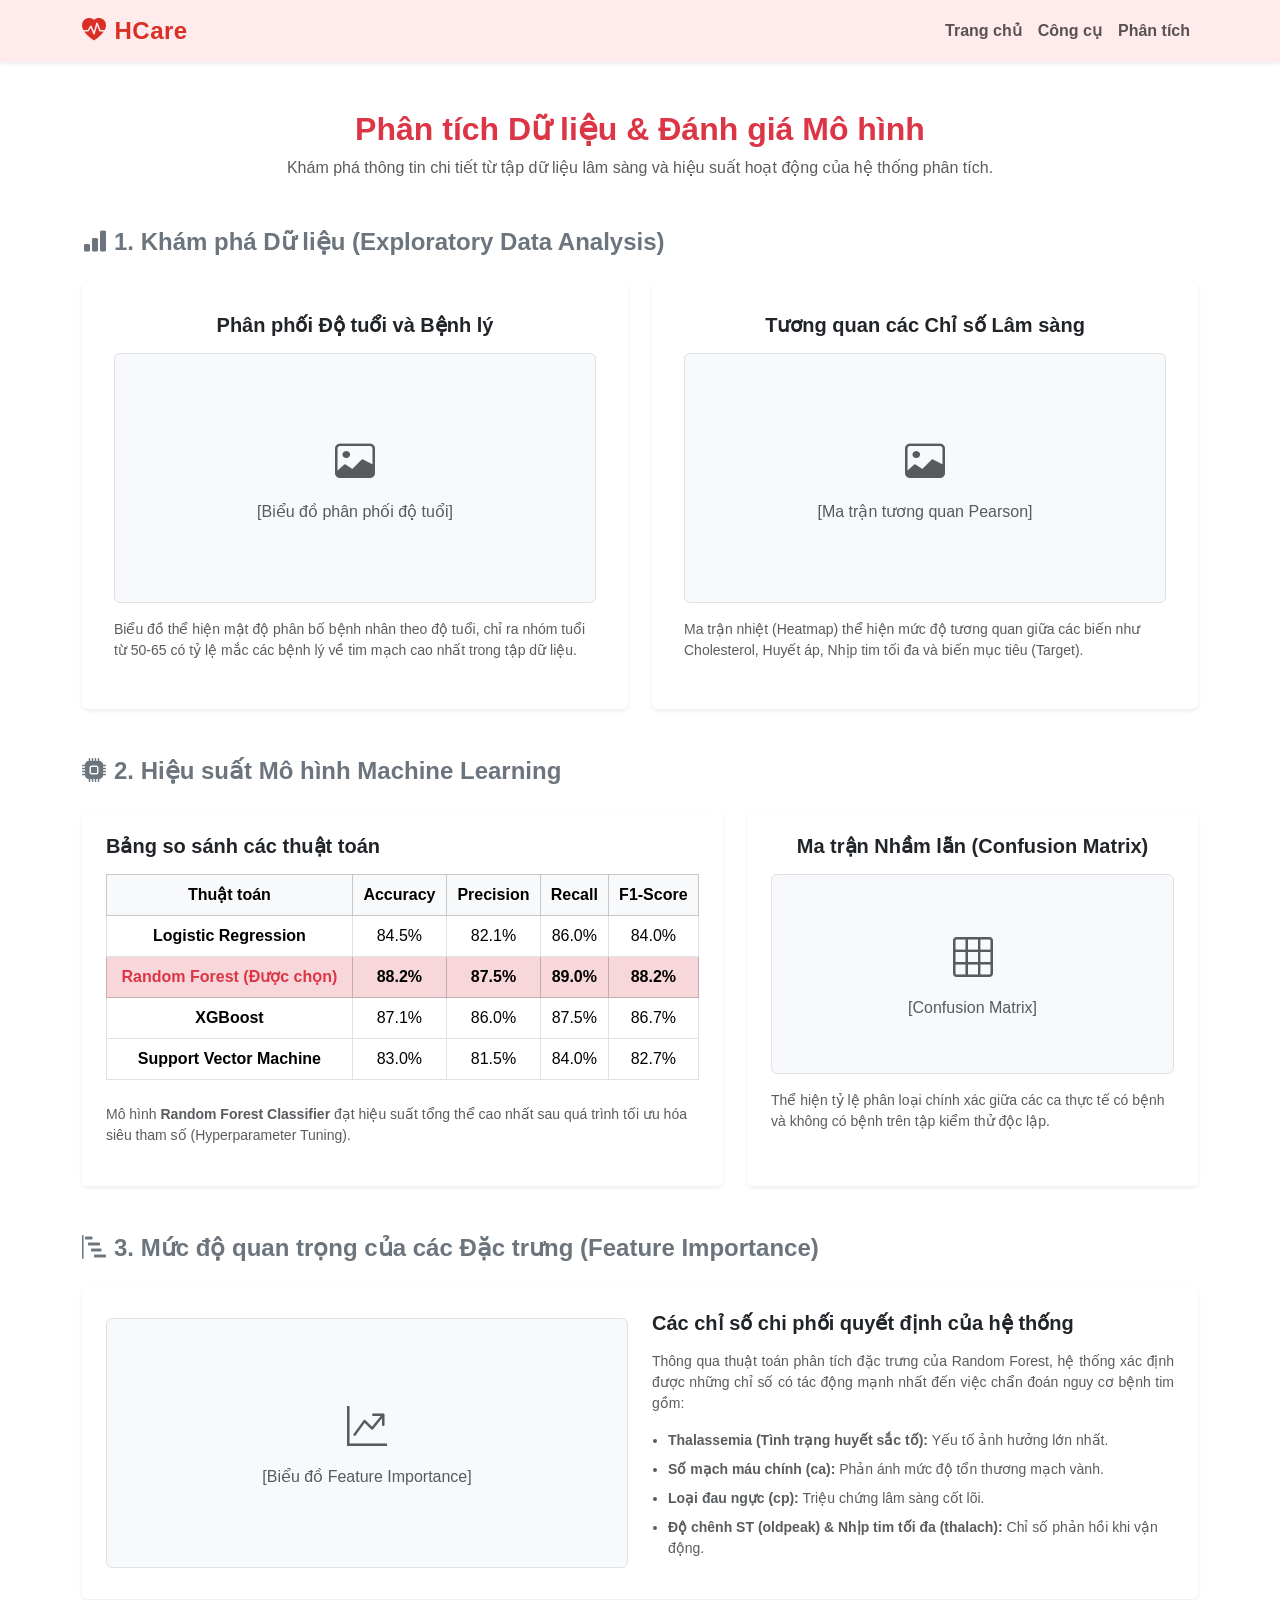
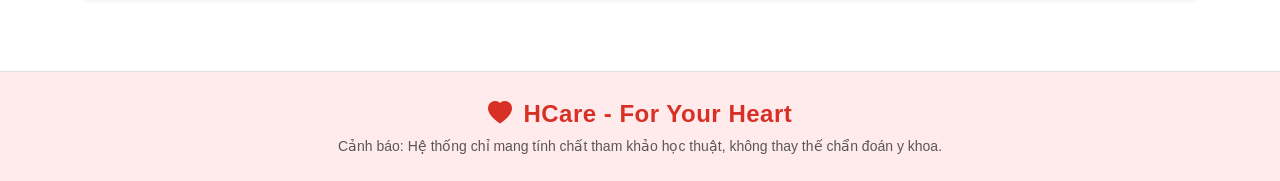
==== model.html @ 7187aa87 "Initial commit" ====
<!DOCTYPE html>
<html lang="vi">
<head>
    <meta charset="UTF-8">
    <meta name="viewport" content="width=device-width, initial-scale=1.0">
    <title>HCare - Phân tích Dữ liệu & Mô hình</title>
    
    <link href="https://cdn.jsdelivr.net/npm/bootstrap@5.3.2/dist/css/bootstrap.min.css" rel="stylesheet">
    <link href="https://cdn.jsdelivr.net/npm/bootstrap-icons@1.11.1/font/bootstrap-icons.css" rel="stylesheet">
    
    <link rel="stylesheet" href="css/global.css">
</head>
<body>

    <div id="navbar-placeholder"></div>

    <main class="container my-5">
        <!-- Tiêu đề trang -->
        <div class="text-center mb-5">
            <h2 class="fw-bold text-danger">Phân tích Dữ liệu & Đánh giá Mô hình</h2>
            <p class="text-muted">Khám phá thông tin chi tiết từ tập dữ liệu lâm sàng và hiệu suất hoạt động của hệ thống phân tích.</p>
        </div>

        <!-- PHẦN 1: KHÁM PHÁ DỮ LIỆU (EDA) -->
        <section class="mb-5">
            <h4 class="fw-bold text-secondary mb-4"><i class="bi bi-bar-chart-fill me-2"></i>1. Khám phá Dữ liệu (Exploratory Data Analysis)</h4>
            <div class="row g-4">
                <div class="col-md-6">
                    <div class="card shadow-sm border-0 h-100 p-3">
                        <div class="card-body text-center">
                            <h5 class="fw-bold mb-3">Phân phối Độ tuổi và Bệnh lý</h5>
                            <!-- Thay src bằng đường dẫn ảnh biểu đồ EDA thực tế của nhóm, ví dụ: images/eda_age.png -->
                            <div class="bg-light border rounded d-flex align-items-center justify-content-center" style="height: 250px;">
                                <span class="text-muted"><i class="bi bi-image fs-1 d-block mb-2"></i>[Biểu đồ phân phối độ tuổi]</span>
                            </div>
                            <p class="text-muted small mt-3 text-start">Biểu đồ thể hiện mật độ phân bố bệnh nhân theo độ tuổi, chỉ ra nhóm tuổi từ 50-65 có tỷ lệ mắc các bệnh lý về tim mạch cao nhất trong tập dữ liệu.</p>
                        </div>
                    </div>
                </div>
                <div class="col-md-6">
                    <div class="card shadow-sm border-0 h-100 p-3">
                        <div class="card-body text-center">
                            <h5 class="fw-bold mb-3">Tương quan các Chỉ số Lâm sàng</h5>
                            <!-- Thay src bằng đường dẫn ảnh ma trận tương quan (Correlation Matrix) -->
                            <div class="bg-light border rounded d-flex align-items-center justify-content-center" style="height: 250px;">
                                <span class="text-muted"><i class="bi bi-image fs-1 d-block mb-2"></i>[Ma trận tương quan Pearson]</span>
                            </div>
                            <p class="text-muted small mt-3 text-start">Ma trận nhiệt (Heatmap) thể hiện mức độ tương quan giữa các biến như Cholesterol, Huyết áp, Nhịp tim tối đa và biến mục tiêu (Target).</p>
                        </div>
                    </div>
                </div>
            </div>
        </section>

        <!-- PHẦN 2: ĐÁNH GIÁ HIỆU SUẤT MÔ HÌNH -->
        <section class="mb-5">
            <h4 class="fw-bold text-secondary mb-4"><i class="bi bi-cpu-fill me-2"></i>2. Hiệu suất Mô hình Machine Learning</h4>
            <div class="row g-4">
                <div class="col-lg-7">
                    <div class="card shadow-sm border-0 p-4 h-100">
                        <h5 class="fw-bold mb-3">Bảng so sánh các thuật toán</h5>
                        <div class="table-responsive">
                            <table class="table table-bordered align-middle text-center">
                                <thead class="table-light">
                                    <tr>
                                        <th>Thuật toán</th>
                                        <th>Accuracy</th>
                                        <th>Precision</th>
                                        <th>Recall</th>
                                        <th>F1-Score</th>
                                    </tr>
                                </thead>
                                <tbody>
                                    <tr>
                                        <td class="fw-semibold">Logistic Regression</td>
                                        <td>84.5%</td>
                                        <td>82.1%</td>
                                        <td>86.0%</td>
                                        <td>84.0%</td>
                                    </tr>
                                    <tr class="table-danger bg-opacity-10">
                                        <td class="fw-bold text-danger">Random Forest (Được chọn)</td>
                                        <td class="fw-bold">88.2%</td>
                                        <td class="fw-bold">87.5%</td>
                                        <td class="fw-bold">89.0%</td>
                                        <td class="fw-bold">88.2%</td>
                                    </tr>
                                    <tr>
                                        <td class="fw-semibold">XGBoost</td>
                                        <td>87.1%</td>
                                        <td>86.0%</td>
                                        <td>87.5%</td>
                                        <td>86.7%</td>
                                    </tr>
                                    <tr>
                                        <td class="fw-semibold">Support Vector Machine</td>
                                        <td>83.0%</td>
                                        <td>81.5%</td>
                                        <td>84.0%</td>
                                        <td>82.7%</td>
                                    </tr>
                                </tbody>
                            </table>
                        </div>
                        <p class="text-muted small mt-2">Mô hình <strong>Random Forest Classifier</strong> đạt hiệu suất tổng thể cao nhất sau quá trình tối ưu hóa siêu tham số (Hyperparameter Tuning).</p>
                    </div>
                </div>
                <div class="col-lg-5">
                    <div class="card shadow-sm border-0 p-4 h-100 text-center">
                        <h5 class="fw-bold mb-3">Ma trận Nhầm lẫn (Confusion Matrix)</h5>
                        <!-- Thay src bằng ảnh Confusion Matrix thực tế của nhóm -->
                        <div class="bg-light border rounded d-flex align-items-center justify-content-center" style="height: 200px;">
                            <span class="text-muted"><i class="bi bi-grid-3x3 fs-1 d-block mb-2"></i>[Confusion Matrix]</span>
                        </div>
                        <p class="text-muted small mt-3 text-start">Thể hiện tỷ lệ phân loại chính xác giữa các ca thực tế có bệnh và không có bệnh trên tập kiểm thử độc lập.</p>
                    </div>
                </div>
            </div>
        </section>

        <!-- PHẦN 3: MỨC ĐỘ QUAN TRỌNG CỦA ĐẶC TRƯNG -->
        <section class="mb-4">
            <h4 class="fw-bold text-secondary mb-4"><i class="bi bi-bar-chart-steps me-2"></i>3. Mức độ quan trọng của các Đặc trưng (Feature Importance)</h4>
            <div class="card shadow-sm border-0 p-4">
                <div class="row align-items-center">
                    <div class="col-lg-6 text-center mb-4 mb-lg-0">
                        <!-- Thay src bằng ảnh Feature Importance thực tế -->
                        <div class="bg-light border rounded d-flex align-items-center justify-content-center" style="height: 250px;">
                            <span class="text-muted"><i class="bi bi-graph-up-arrow fs-1 d-block mb-2"></i>[Biểu đồ Feature Importance]</span>
                        </div>
                    </div>
                    <div class="col-lg-6">
                        <h5 class="fw-bold mb-3">Các chỉ số chi phối quyết định của hệ thống</h5>
                        <p class="text-muted small" style="text-align: justify;">
                            Thông qua thuật toán phân tích đặc trưng của Random Forest, hệ thống xác định được những chỉ số có tác động mạnh nhất đến việc chẩn đoán nguy cơ bệnh tim gồm:
                        </p>
                        <ul class="text-muted small ps-3">
                            <li class="mb-2"><strong>Thalassemia (Tình trạng huyết sắc tố):</strong> Yếu tố ảnh hưởng lớn nhất.</li>
                            <li class="mb-2"><strong>Số mạch máu chính (ca):</strong> Phản ánh mức độ tổn thương mạch vành.</li>
                            <li class="mb-2"><strong>Loại đau ngực (cp):</strong> Triệu chứng lâm sàng cốt lõi.</li>
                            <li class="mb-2"><strong>Độ chênh ST (oldpeak) & Nhịp tim tối đa (thalach):</strong> Chỉ số phản hồi khi vận động.</li>
                        </ul>
                    </div>
                </div>
            </div>
        </section>
    </main>

    <div id="footer-placeholder"></div>

    <script src="https://cdn.jsdelivr.net/npm/bootstrap@5.3.2/dist/js/bootstrap.bundle.min.js"></script>
    <script src="js/global.js"></script>
</body>
</html>
---- css/global.css ----
/* VARIABLES & BASE */
:root {
    --bg-white: #ffffff;
    --light-red: #ffeaec;
    --brand-red: #d93025;
    --text-main: #333333;
}

body {
    background-color: var(--bg-white);
    color: var(--text-main);
    font-family: 'Segoe UI', Tahoma, Geneva, Verdana, sans-serif;
    margin: 0;
    padding: 0;
    display: flex;
    flex-direction: column;
    min-height: 100vh;
}

main {
    flex: 1; 
}

/* COMPONENTS */
.custom-header {
    background-color: var(--light-red);
}

.brand-text {
    color: var(--brand-red) !important;
    font-size: 1.5rem;
    letter-spacing: 0.5px;
}
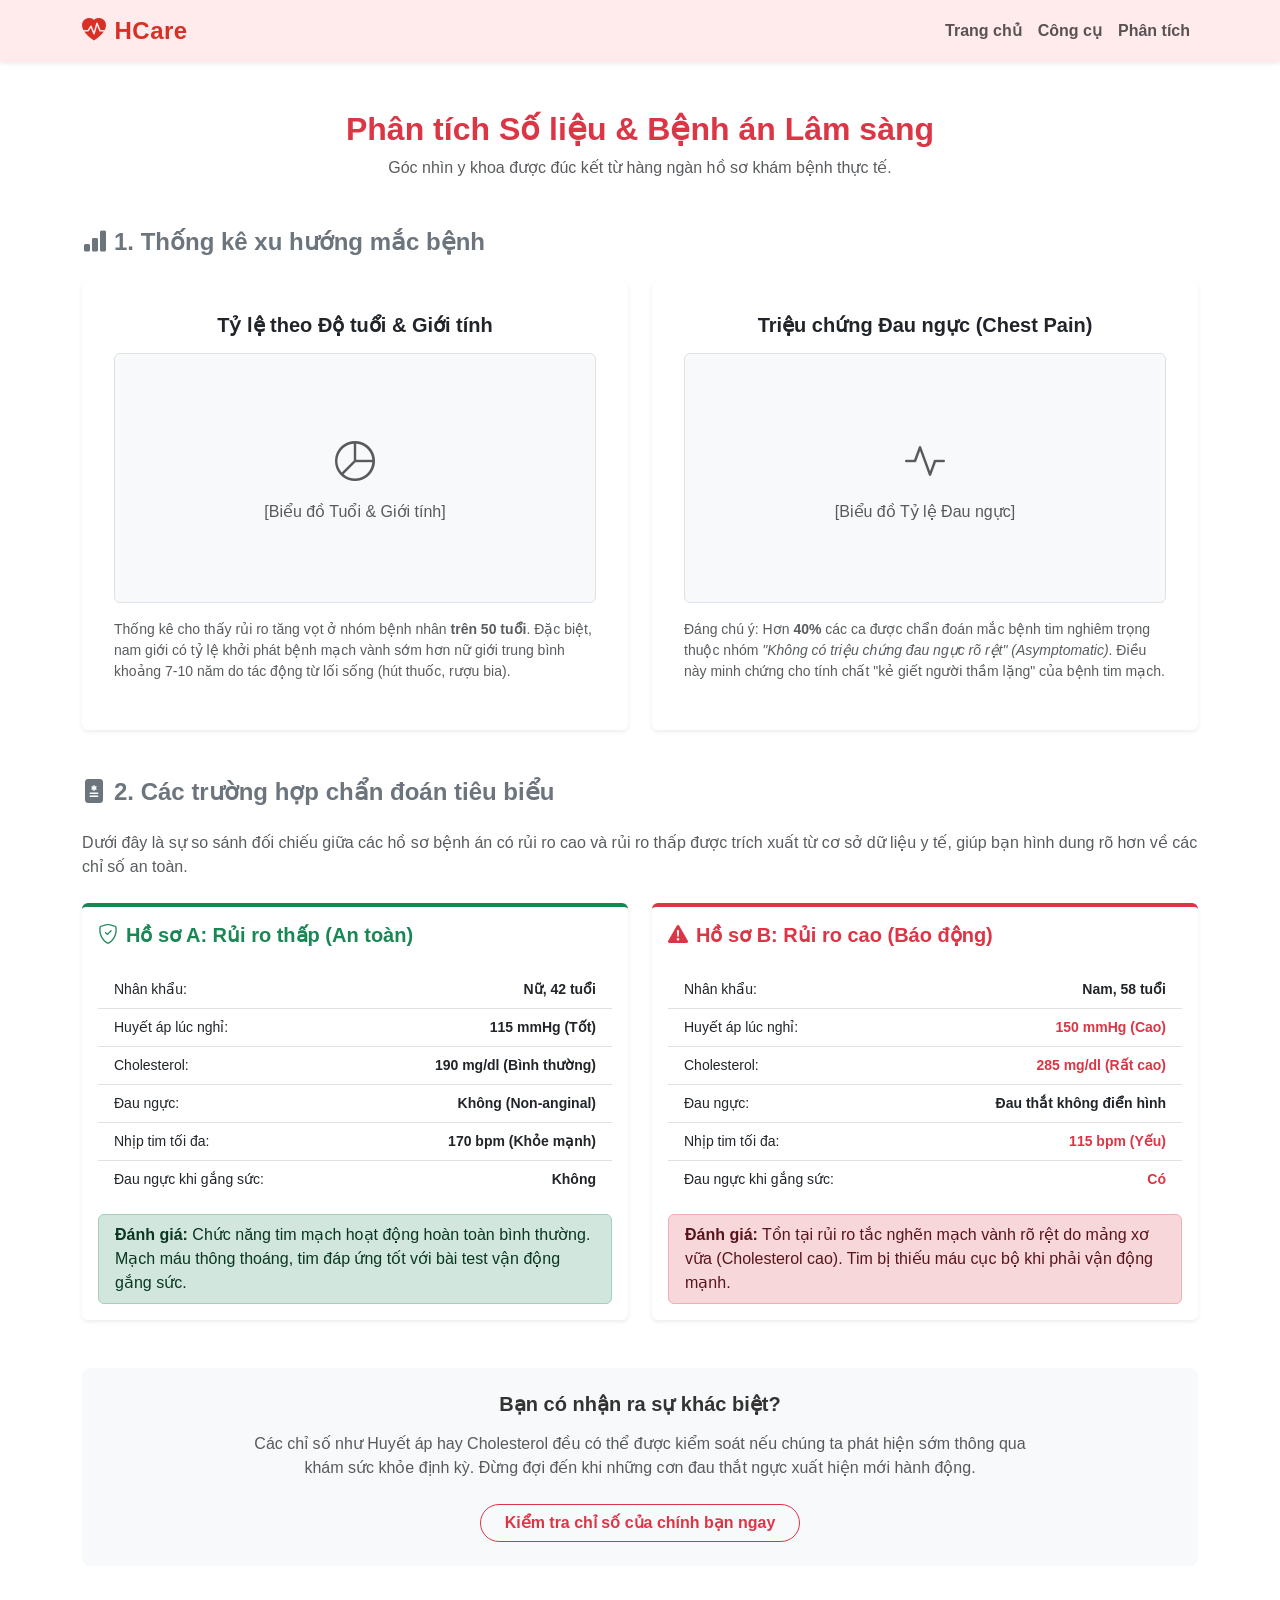
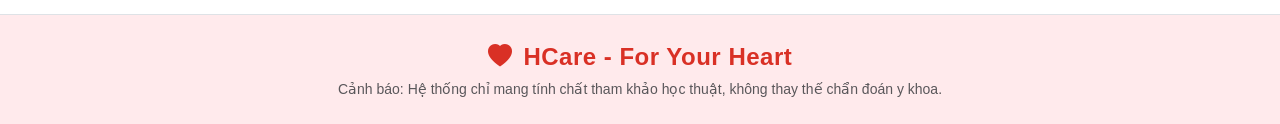
==== commit 1edc8805: "Update model page" ====
--- a/model.html
+++ b/model.html
@@ -3,7 +3,7 @@
 <head>
     <meta charset="UTF-8">
     <meta name="viewport" content="width=device-width, initial-scale=1.0">
-    <title>HCare - Phân tích Dữ liệu & Mô hình</title>
+    <title>HCare - Phân tích Dữ liệu Lâm sàng</title>
     
     <link href="https://cdn.jsdelivr.net/npm/bootstrap@5.3.2/dist/css/bootstrap.min.css" rel="stylesheet">
     <link href="https://cdn.jsdelivr.net/npm/bootstrap-icons@1.11.1/font/bootstrap-icons.css" rel="stylesheet">
@@ -17,133 +17,108 @@
     <main class="container my-5">
         <!-- Tiêu đề trang -->
         <div class="text-center mb-5">
-            <h2 class="fw-bold text-danger">Phân tích Dữ liệu & Đánh giá Mô hình</h2>
-            <p class="text-muted">Khám phá thông tin chi tiết từ tập dữ liệu lâm sàng và hiệu suất hoạt động của hệ thống phân tích.</p>
+            <h2 class="fw-bold text-danger">Phân tích Số liệu & Bệnh án Lâm sàng</h2>
+            <p class="text-muted">Góc nhìn y khoa được đúc kết từ hàng ngàn hồ sơ khám bệnh thực tế.</p>
         </div>
 
-        <!-- PHẦN 1: KHÁM PHÁ DỮ LIỆU (EDA) -->
+        <!-- PHẦN 1: PHÂN TÍCH NHÂN KHẨU HỌC & LÂM SÀNG -->
         <section class="mb-5">
-            <h4 class="fw-bold text-secondary mb-4"><i class="bi bi-bar-chart-fill me-2"></i>1. Khám phá Dữ liệu (Exploratory Data Analysis)</h4>
+            <h4 class="fw-bold text-secondary mb-4"><i class="bi bi-bar-chart-fill me-2"></i>1. Thống kê xu hướng mắc bệnh</h4>
             <div class="row g-4">
+                <!-- Biểu đồ 1 -->
                 <div class="col-md-6">
                     <div class="card shadow-sm border-0 h-100 p-3">
                         <div class="card-body text-center">
-                            <h5 class="fw-bold mb-3">Phân phối Độ tuổi và Bệnh lý</h5>
-                            <!-- Thay src bằng đường dẫn ảnh biểu đồ EDA thực tế của nhóm, ví dụ: images/eda_age.png -->
+                            <h5 class="fw-bold mb-3">Tỷ lệ theo Độ tuổi & Giới tính</h5>
+                            <!-- Thay src bằng ảnh biểu đồ thực tế sau -->
                             <div class="bg-light border rounded d-flex align-items-center justify-content-center" style="height: 250px;">
-                                <span class="text-muted"><i class="bi bi-image fs-1 d-block mb-2"></i>[Biểu đồ phân phối độ tuổi]</span>
+                                <span class="text-muted"><i class="bi bi-pie-chart fs-1 d-block mb-2"></i>[Biểu đồ Tuổi & Giới tính]</span>
                             </div>
-                            <p class="text-muted small mt-3 text-start">Biểu đồ thể hiện mật độ phân bố bệnh nhân theo độ tuổi, chỉ ra nhóm tuổi từ 50-65 có tỷ lệ mắc các bệnh lý về tim mạch cao nhất trong tập dữ liệu.</p>
+                            <p class="text-muted small mt-3 text-start">
+                                Thống kê cho thấy rủi ro tăng vọt ở nhóm bệnh nhân <strong>trên 50 tuổi</strong>. Đặc biệt, nam giới có tỷ lệ khởi phát bệnh mạch vành sớm hơn nữ giới trung bình khoảng 7-10 năm do tác động từ lối sống (hút thuốc, rượu bia).
+                            </p>
                         </div>
                     </div>
                 </div>
+                <!-- Biểu đồ 2 -->
                 <div class="col-md-6">
                     <div class="card shadow-sm border-0 h-100 p-3">
                         <div class="card-body text-center">
-                            <h5 class="fw-bold mb-3">Tương quan các Chỉ số Lâm sàng</h5>
-                            <!-- Thay src bằng đường dẫn ảnh ma trận tương quan (Correlation Matrix) -->
+                            <h5 class="fw-bold mb-3">Triệu chứng Đau ngực (Chest Pain)</h5>
+                            <!-- Thay src bằng ảnh biểu đồ thực tế sau -->
                             <div class="bg-light border rounded d-flex align-items-center justify-content-center" style="height: 250px;">
-                                <span class="text-muted"><i class="bi bi-image fs-1 d-block mb-2"></i>[Ma trận tương quan Pearson]</span>
+                                <span class="text-muted"><i class="bi bi-activity fs-1 d-block mb-2"></i>[Biểu đồ Tỷ lệ Đau ngực]</span>
                             </div>
-                            <p class="text-muted small mt-3 text-start">Ma trận nhiệt (Heatmap) thể hiện mức độ tương quan giữa các biến như Cholesterol, Huyết áp, Nhịp tim tối đa và biến mục tiêu (Target).</p>
+                            <p class="text-muted small mt-3 text-start">
+                                Đáng chú ý: Hơn <strong>40%</strong> các ca được chẩn đoán mắc bệnh tim nghiêm trọng thuộc nhóm <em>"Không có triệu chứng đau ngực rõ rệt" (Asymptomatic)</em>. Điều này minh chứng cho tính chất "kẻ giết người thầm lặng" của bệnh tim mạch.
+                            </p>
                         </div>
                     </div>
                 </div>
             </div>
         </section>
 
-        <!-- PHẦN 2: ĐÁNH GIÁ HIỆU SUẤT MÔ HÌNH -->
-        <section class="mb-5">
-            <h4 class="fw-bold text-secondary mb-4"><i class="bi bi-cpu-fill me-2"></i>2. Hiệu suất Mô hình Machine Learning</h4>
+        <!-- PHẦN 2: HỒ SƠ CHẨN ĐOÁN VÍ DỤ -->
+        <section class="mb-4">
+            <h4 class="fw-bold text-secondary mb-4"><i class="bi bi-file-medical-fill me-2"></i>2. Các trường hợp chẩn đoán tiêu biểu</h4>
+            <p class="text-muted mb-4">Dưới đây là sự so sánh đối chiếu giữa các hồ sơ bệnh án có rủi ro cao và rủi ro thấp được trích xuất từ cơ sở dữ liệu y tế, giúp bạn hình dung rõ hơn về các chỉ số an toàn.</p>
+            
             <div class="row g-4">
-                <div class="col-lg-7">
-                    <div class="card shadow-sm border-0 p-4 h-100">
-                        <h5 class="fw-bold mb-3">Bảng so sánh các thuật toán</h5>
-                        <div class="table-responsive">
-                            <table class="table table-bordered align-middle text-center">
-                                <thead class="table-light">
-                                    <tr>
-                                        <th>Thuật toán</th>
-                                        <th>Accuracy</th>
-                                        <th>Precision</th>
-                                        <th>Recall</th>
-                                        <th>F1-Score</th>
-                                    </tr>
-                                </thead>
-                                <tbody>
-                                    <tr>
-                                        <td class="fw-semibold">Logistic Regression</td>
-                                        <td>84.5%</td>
-                                        <td>82.1%</td>
-                                        <td>86.0%</td>
-                                        <td>84.0%</td>
-                                    </tr>
-                                    <tr class="table-danger bg-opacity-10">
-                                        <td class="fw-bold text-danger">Random Forest (Được chọn)</td>
-                                        <td class="fw-bold">88.2%</td>
-                                        <td class="fw-bold">87.5%</td>
-                                        <td class="fw-bold">89.0%</td>
-                                        <td class="fw-bold">88.2%</td>
-                                    </tr>
-                                    <tr>
-                                        <td class="fw-semibold">XGBoost</td>
-                                        <td>87.1%</td>
-                                        <td>86.0%</td>
-                                        <td>87.5%</td>
-                                        <td>86.7%</td>
-                                    </tr>
-                                    <tr>
-                                        <td class="fw-semibold">Support Vector Machine</td>
-                                        <td>83.0%</td>
-                                        <td>81.5%</td>
-                                        <td>84.0%</td>
-                                        <td>82.7%</td>
-                                    </tr>
-                                </tbody>
-                            </table>
+                <!-- Case 1: Nguy cơ thấp -->
+                <div class="col-lg-6">
+                    <div class="card shadow-sm border-0 border-top border-success border-4 h-100">
+                        <div class="card-header bg-white pt-3 pb-0 border-0">
+                            <h5 class="fw-bold text-success"><i class="bi bi-shield-check me-2"></i>Hồ sơ A: Rủi ro thấp (An toàn)</h5>
                         </div>
-                        <p class="text-muted small mt-2">Mô hình <strong>Random Forest Classifier</strong> đạt hiệu suất tổng thể cao nhất sau quá trình tối ưu hóa siêu tham số (Hyperparameter Tuning).</p>
+                        <div class="card-body">
+                            <ul class="list-group list-group-flush small mb-3">
+                                <li class="list-group-item d-flex justify-content-between"><span>Nhân khẩu:</span> <strong>Nữ, 42 tuổi</strong></li>
+                                <li class="list-group-item d-flex justify-content-between"><span>Huyết áp lúc nghỉ:</span> <strong>115 mmHg (Tốt)</strong></li>
+                                <li class="list-group-item d-flex justify-content-between"><span>Cholesterol:</span> <strong>190 mg/dl (Bình thường)</strong></li>
+                                <li class="list-group-item d-flex justify-content-between"><span>Đau ngực:</span> <strong>Không (Non-anginal)</strong></li>
+                                <li class="list-group-item d-flex justify-content-between"><span>Nhịp tim tối đa:</span> <strong>170 bpm (Khỏe mạnh)</strong></li>
+                                <li class="list-group-item d-flex justify-content-between"><span>Đau ngực khi gắng sức:</span> <strong>Không</strong></li>
+                            </ul>
+                            <div class="alert alert-success mt-auto mb-0 py-2">
+                                <strong>Đánh giá:</strong> Chức năng tim mạch hoạt động hoàn toàn bình thường. Mạch máu thông thoáng, tim đáp ứng tốt với bài test vận động gắng sức.
+                            </div>
+                        </div>
                     </div>
                 </div>
-                <div class="col-lg-5">
-                    <div class="card shadow-sm border-0 p-4 h-100 text-center">
-                        <h5 class="fw-bold mb-3">Ma trận Nhầm lẫn (Confusion Matrix)</h5>
-                        <!-- Thay src bằng ảnh Confusion Matrix thực tế của nhóm -->
-                        <div class="bg-light border rounded d-flex align-items-center justify-content-center" style="height: 200px;">
-                            <span class="text-muted"><i class="bi bi-grid-3x3 fs-1 d-block mb-2"></i>[Confusion Matrix]</span>
+
+                <!-- Case 2: Nguy cơ cao -->
+                <div class="col-lg-6">
+                    <div class="card shadow-sm border-0 border-top border-danger border-4 h-100">
+                        <div class="card-header bg-white pt-3 pb-0 border-0">
+                            <h5 class="fw-bold text-danger"><i class="bi bi-exclamation-triangle-fill me-2"></i>Hồ sơ B: Rủi ro cao (Báo động)</h5>
                         </div>
-                        <p class="text-muted small mt-3 text-start">Thể hiện tỷ lệ phân loại chính xác giữa các ca thực tế có bệnh và không có bệnh trên tập kiểm thử độc lập.</p>
+                        <div class="card-body">
+                            <ul class="list-group list-group-flush small mb-3">
+                                <li class="list-group-item d-flex justify-content-between"><span>Nhân khẩu:</span> <strong>Nam, 58 tuổi</strong></li>
+                                <li class="list-group-item d-flex justify-content-between"><span>Huyết áp lúc nghỉ:</span> <strong class="text-danger">150 mmHg (Cao)</strong></li>
+                                <li class="list-group-item d-flex justify-content-between"><span>Cholesterol:</span> <strong class="text-danger">285 mg/dl (Rất cao)</strong></li>
+                                <li class="list-group-item d-flex justify-content-between"><span>Đau ngực:</span> <strong>Đau thắt không điển hình</strong></li>
+                                <li class="list-group-item d-flex justify-content-between"><span>Nhịp tim tối đa:</span> <strong class="text-danger">115 bpm (Yếu)</strong></li>
+                                <li class="list-group-item d-flex justify-content-between"><span>Đau ngực khi gắng sức:</span> <strong class="text-danger">Có</strong></li>
+                            </ul>
+                            <div class="alert alert-danger mt-auto mb-0 py-2">
+                                <strong>Đánh giá:</strong> Tồn tại rủi ro tắc nghẽn mạch vành rõ rệt do mảng xơ vữa (Cholesterol cao). Tim bị thiếu máu cục bộ khi phải vận động mạnh.
+                            </div>
+                        </div>
                     </div>
                 </div>
             </div>
         </section>
 
-        <!-- PHẦN 3: MỨC ĐỘ QUAN TRỌNG CỦA ĐẶC TRƯNG -->
-        <section class="mb-4">
-            <h4 class="fw-bold text-secondary mb-4"><i class="bi bi-bar-chart-steps me-2"></i>3. Mức độ quan trọng của các Đặc trưng (Feature Importance)</h4>
-            <div class="card shadow-sm border-0 p-4">
-                <div class="row align-items-center">
-                    <div class="col-lg-6 text-center mb-4 mb-lg-0">
-                        <!-- Thay src bằng ảnh Feature Importance thực tế -->
-                        <div class="bg-light border rounded d-flex align-items-center justify-content-center" style="height: 250px;">
-                            <span class="text-muted"><i class="bi bi-graph-up-arrow fs-1 d-block mb-2"></i>[Biểu đồ Feature Importance]</span>
-                        </div>
-                    </div>
-                    <div class="col-lg-6">
-                        <h5 class="fw-bold mb-3">Các chỉ số chi phối quyết định của hệ thống</h5>
-                        <p class="text-muted small" style="text-align: justify;">
-                            Thông qua thuật toán phân tích đặc trưng của Random Forest, hệ thống xác định được những chỉ số có tác động mạnh nhất đến việc chẩn đoán nguy cơ bệnh tim gồm:
-                        </p>
-                        <ul class="text-muted small ps-3">
-                            <li class="mb-2"><strong>Thalassemia (Tình trạng huyết sắc tố):</strong> Yếu tố ảnh hưởng lớn nhất.</li>
-                            <li class="mb-2"><strong>Số mạch máu chính (ca):</strong> Phản ánh mức độ tổn thương mạch vành.</li>
-                            <li class="mb-2"><strong>Loại đau ngực (cp):</strong> Triệu chứng lâm sàng cốt lõi.</li>
-                            <li class="mb-2"><strong>Độ chênh ST (oldpeak) & Nhịp tim tối đa (thalach):</strong> Chỉ số phản hồi khi vận động.</li>
-                        </ul>
-                    </div>
-                </div>
-            </div>
+        <!-- LỜI KHUYÊN DỰA TRÊN SỐ LIỆU -->
+        <section class="mt-5 text-center p-4 bg-light rounded-3">
+            <h5 class="fw-bold mb-3">Bạn có nhận ra sự khác biệt?</h5>
+            <p class="text-muted mb-4" style="max-width: 800px; margin: 0 auto;">Các chỉ số như Huyết áp hay Cholesterol đều có thể được kiểm soát nếu chúng ta phát hiện sớm thông qua khám sức khỏe định kỳ. Đừng đợi đến khi những cơn đau thắt ngực xuất hiện mới hành động.</p>
+            <a href="tool.html" class="btn btn-outline-danger fw-bold rounded-pill px-4">
+                Kiểm tra chỉ số của chính bạn ngay
+            </a>
         </section>
+
     </main>
 
     <div id="footer-placeholder"></div>
